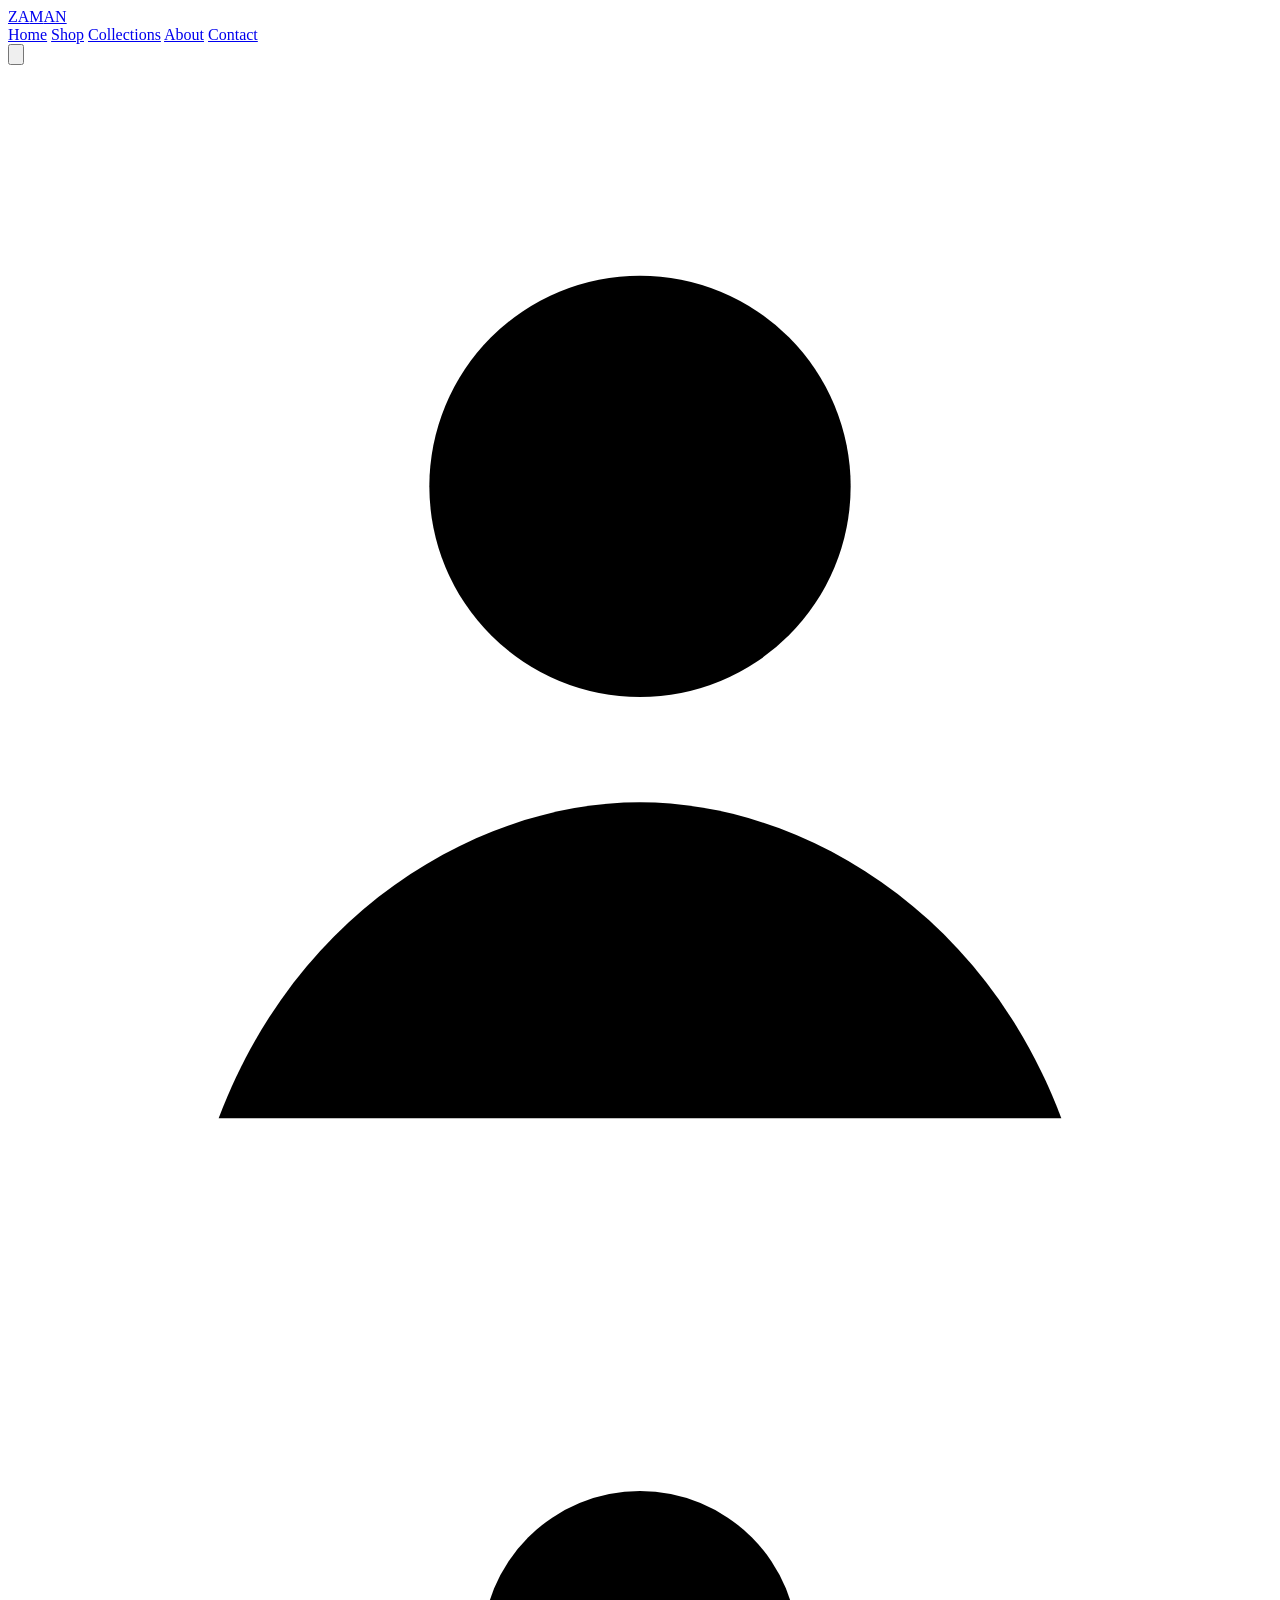
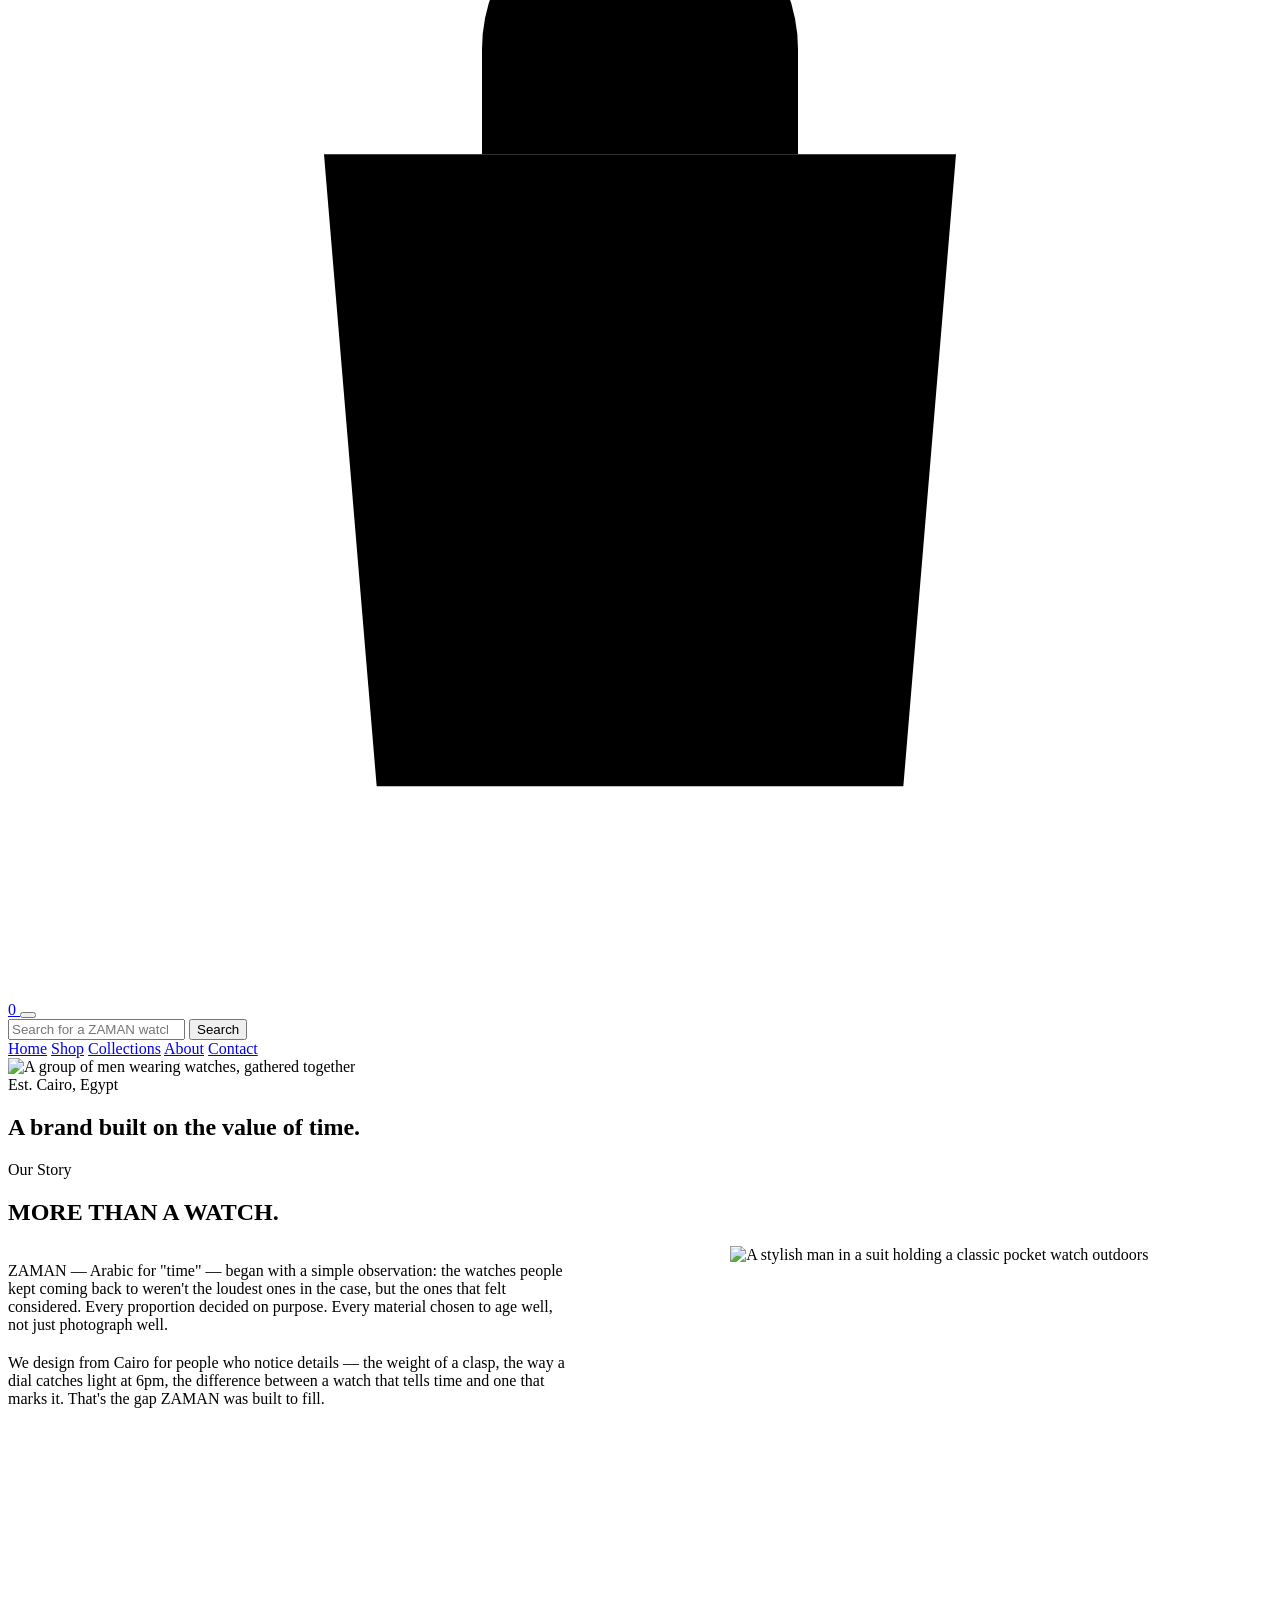
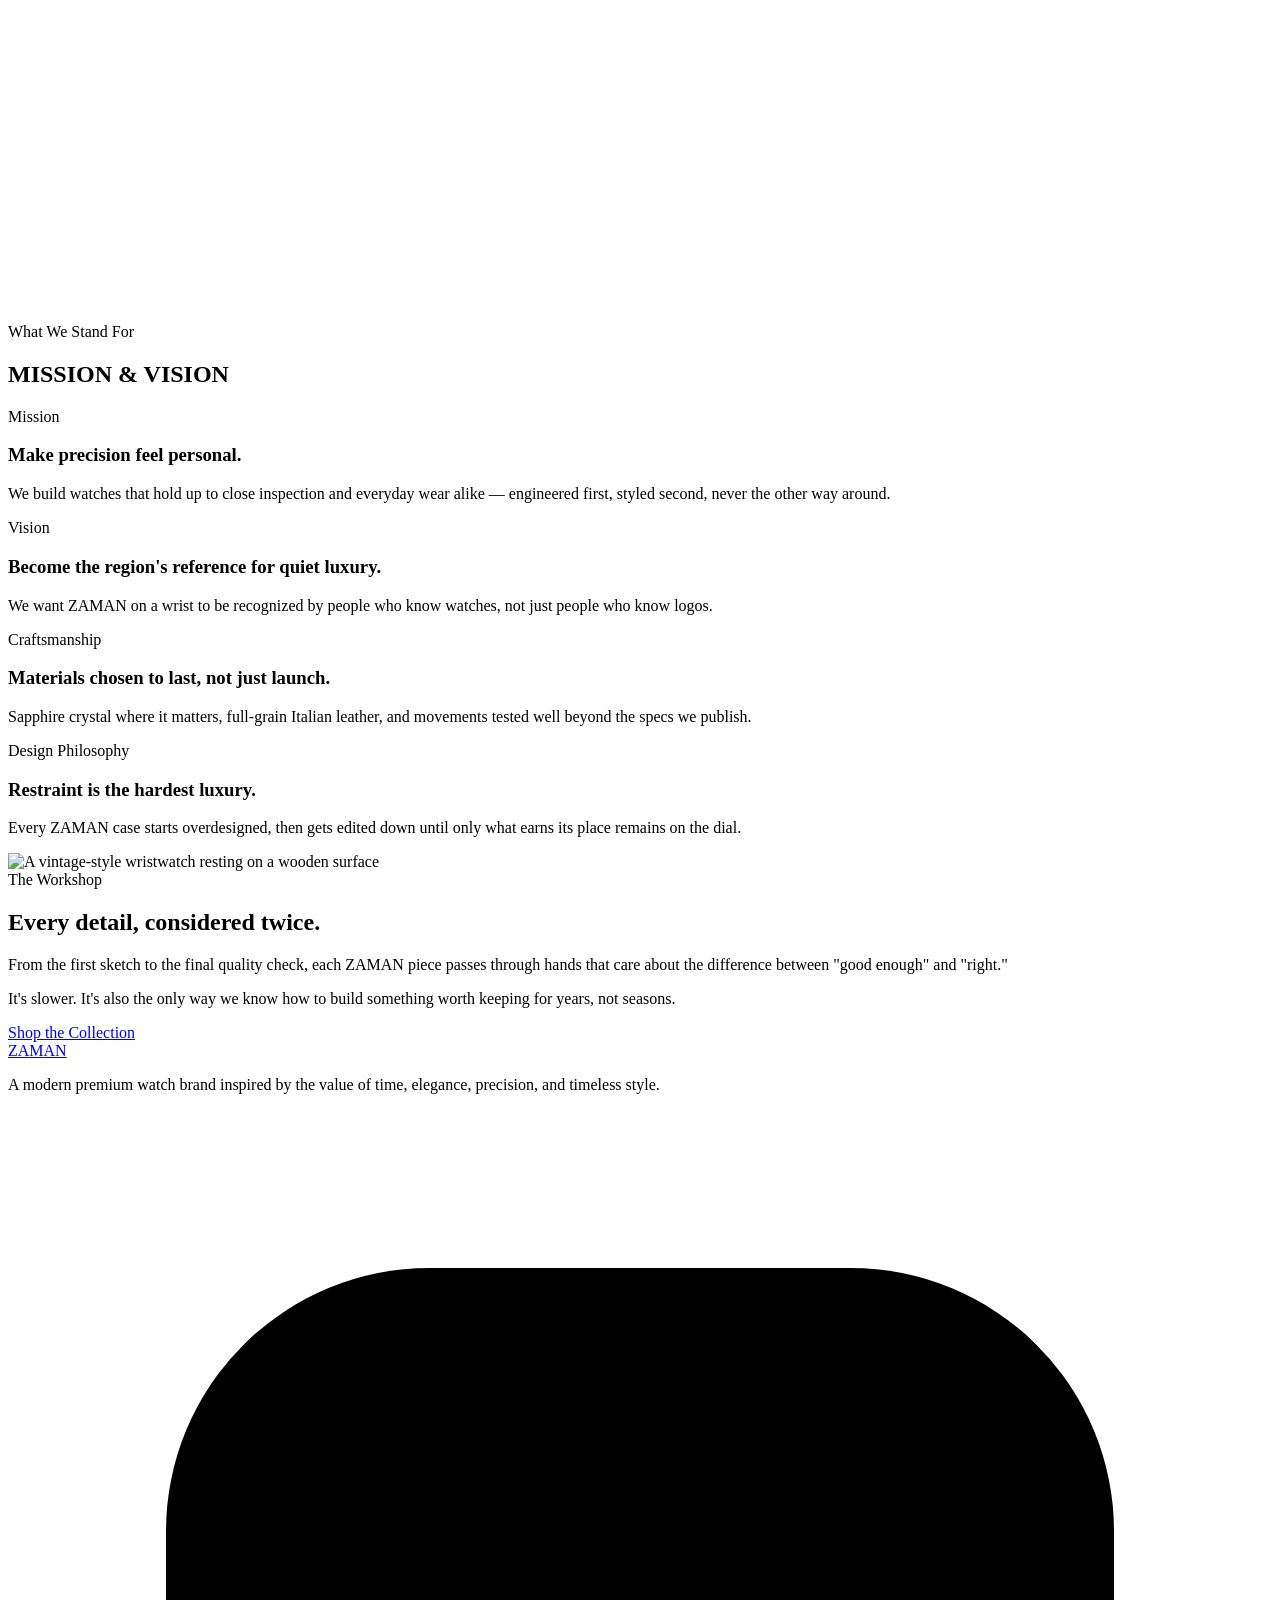
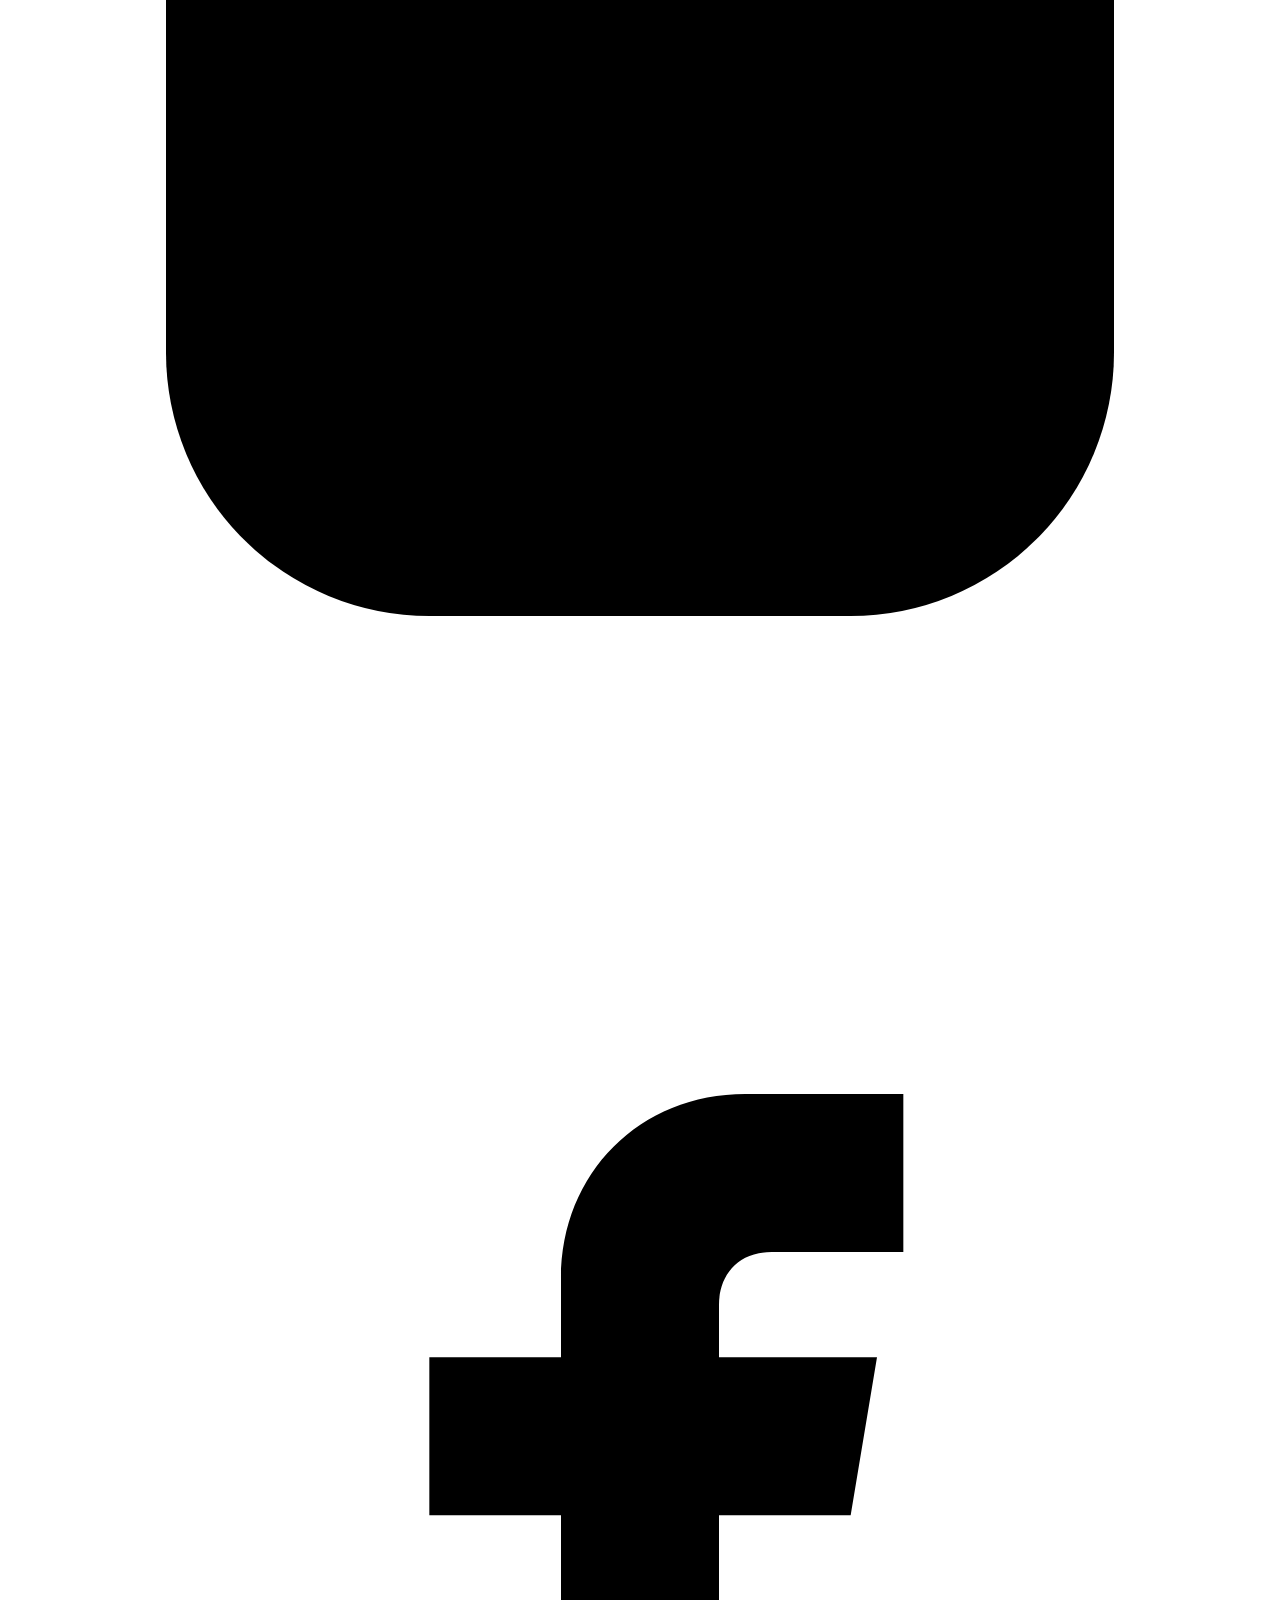
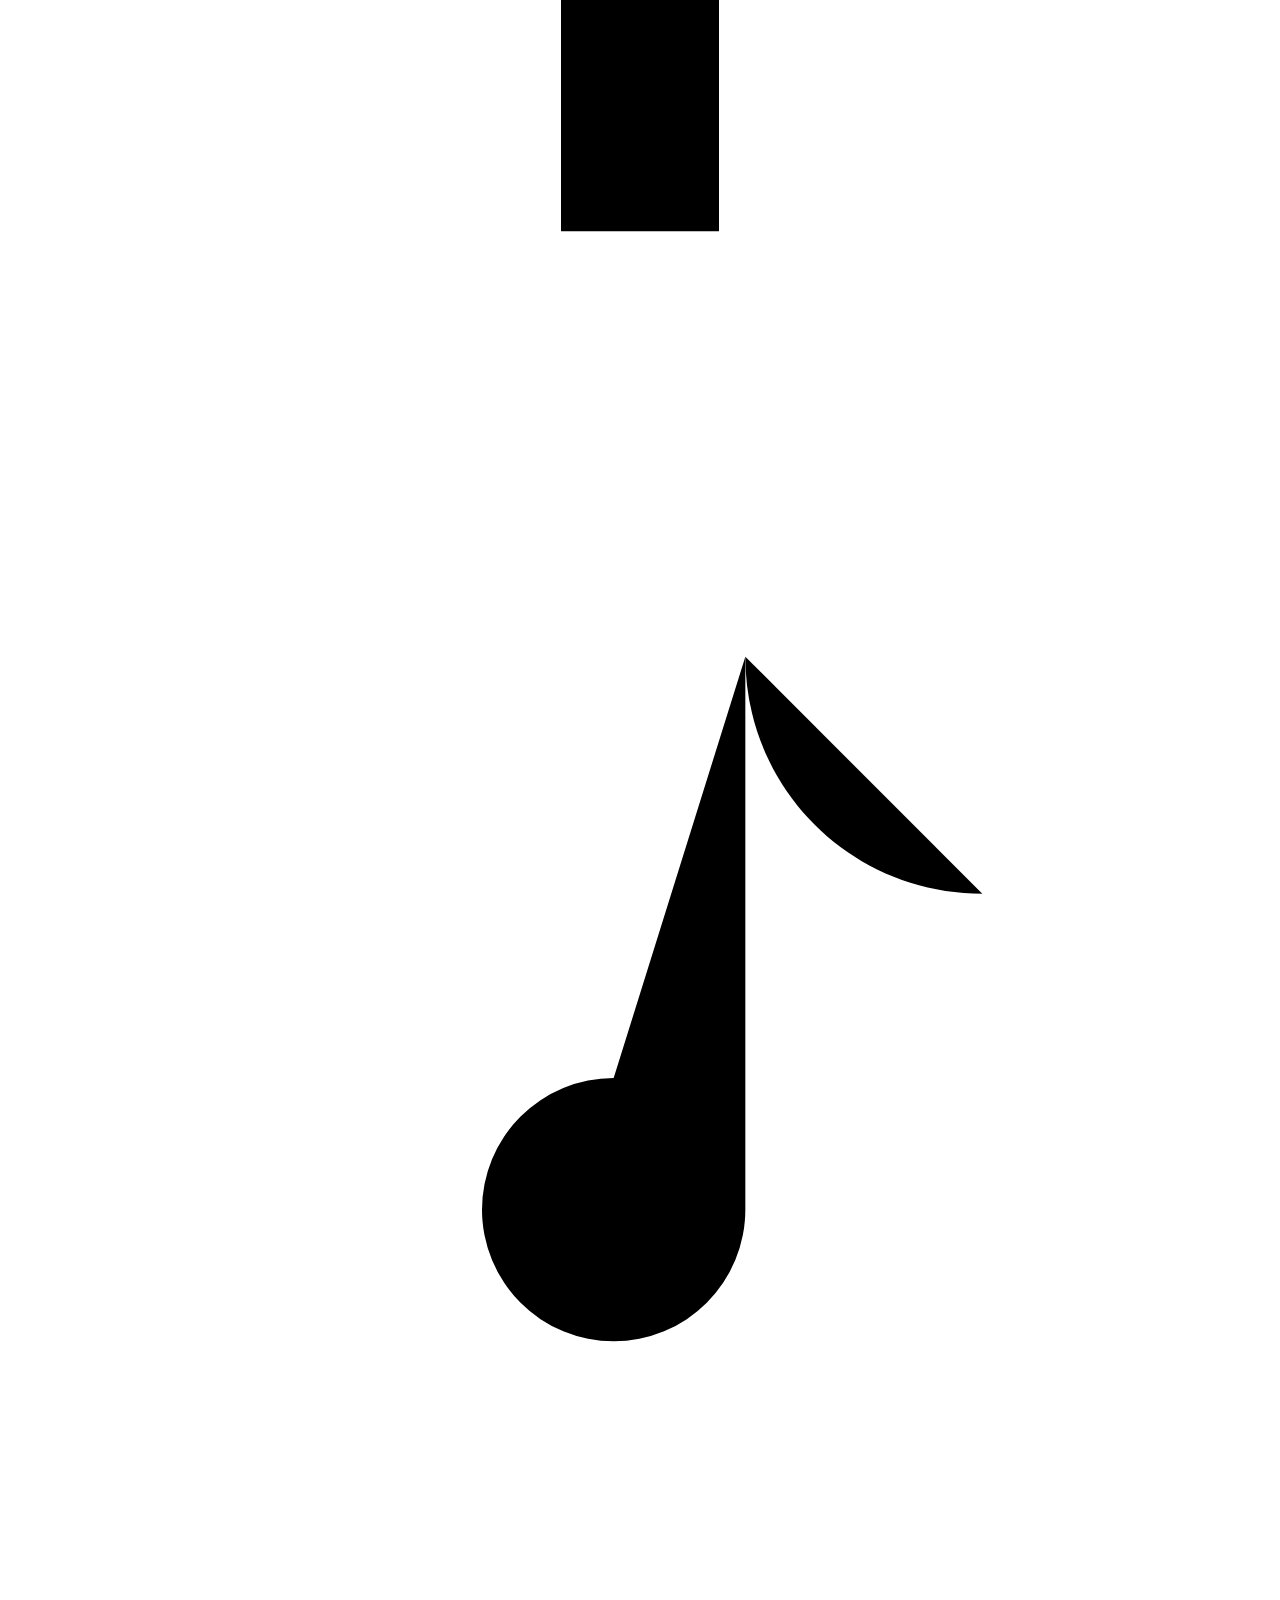
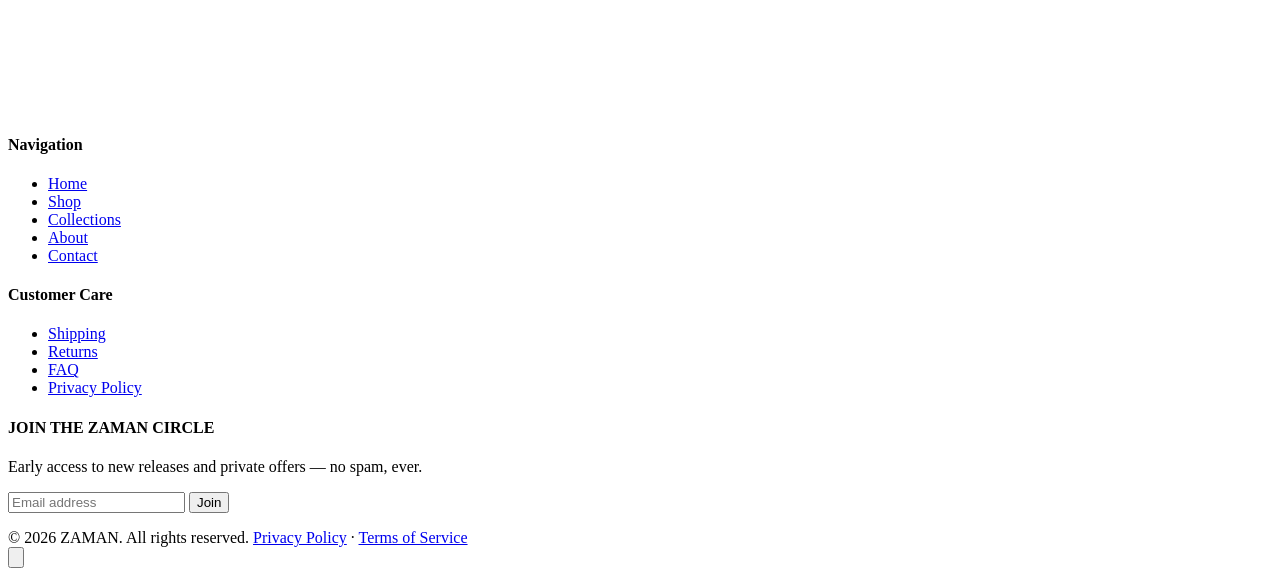
==== about.html @ 8db38ffc "Add files via upload" ====
<!DOCTYPE html>
<html lang="en">
<head>
<meta charset="UTF-8">
<meta name="viewport" content="width=device-width, initial-scale=1.0">
<title>About ZAMAN — Our Story, Craft & Philosophy</title>
<meta name="description" content="ZAMAN was built around one idea: time is the one thing we can never get back. Discover our story, craftsmanship and design philosophy.">
<link rel="icon" href="data:image/svg+xml,<svg xmlns=%22http://www.w3.org/2000/svg%22 viewBox=%220 0 100 100%22><circle cx=%2250%22 cy=%2250%22 r=%2244%22 fill=%22%230B0B0B%22 stroke=%22%23C9A45C%22 stroke-width=%224%22/><line x1=%2250%22 y1=%2250%22 x2=%2250%22 y2=%2225%22 stroke=%22%23C9A45C%22 stroke-width=%225%22 stroke-linecap=%22round%22/><line x1=%2250%22 y1=%2250%22 x2=%2268%22 y2=%2250%22 stroke=%22%23C9A45C%22 stroke-width=%225%22 stroke-linecap=%22round%22/></svg>">
<link rel="stylesheet" href="css/style.css">
<link rel="stylesheet" href="css/responsive.css">
<link rel="stylesheet" href="css/animations.css">
</head>
<body>

<header class="site-header is-solid">
  <div class="container">
    <a href="index.html" class="logo">ZA<span>M</span>AN</a>
    <nav class="main-nav" aria-label="Primary">
      <a href="index.html">Home</a>
      <a href="shop.html">Shop</a>
      <a href="shop.html#collections">Collections</a>
      <a href="about.html" class="active">About</a>
      <a href="contact.html">Contact</a>
    </nav>
    <div class="header-actions">
      <button class="icon-btn" data-search-trigger aria-label="Search">
        <svg viewBox="0 0 24 24"><circle cx="11" cy="11" r="7" stroke-width="1.5"/><path d="M21 21l-4.3-4.3" stroke-width="1.5" stroke-linecap="round"/></svg>
      </button>
      <a class="icon-btn" href="contact.html" aria-label="Account">
        <svg viewBox="0 0 24 24"><circle cx="12" cy="8" r="4" stroke-width="1.5"/><path d="M4 20c1.5-4 5-6 8-6s6.5 2 8 6" stroke-width="1.5" stroke-linecap="round"/></svg>
      </a>
      <a class="icon-btn" href="cart.html" aria-label="Shopping bag">
        <svg viewBox="0 0 24 24"><path d="M6 8h12l-1 12H7L6 8z" stroke-width="1.5" stroke-linejoin="round"/><path d="M9 8V6a3 3 0 0 1 6 0v2" stroke-width="1.5"/></svg>
        <span class="count-badge" data-cart-count>0</span>
      </a>
      <button class="hamburger" aria-label="Open menu"><span></span><span></span><span></span></button>
    </div>
  </div>
  <div id="header-search-panel" class="header-search-panel">
    <form>
      <input type="search" placeholder="Search for a ZAMAN watch…" aria-label="Search">
      <button type="submit">Search</button>
    </form>
  </div>
</header>

<nav class="mobile-nav" aria-label="Mobile">
  <a href="index.html">Home</a>
  <a href="shop.html">Shop</a>
  <a href="shop.html#collections">Collections</a>
  <a href="about.html">About</a>
  <a href="contact.html">Contact</a>
</nav>

<section class="about-hero">
  <img src="https://images.pexels.com/photos/16440585/pexels-photo-16440585.jpeg?auto=compress&cs=tinysrgb&w=1800" alt="A group of men wearing watches, gathered together">
  <div class="container">
    <span class="eyebrow">Est. Cairo, Egypt</span>
    <h1>A brand built on the value of time.</h1>
  </div>
</section>

<section>
  <div class="container">
    <div class="section-head left" style="max-width:680px;">
      <span class="eyebrow">Our Story</span>
      <h2>MORE THAN A WATCH.</h2>
      <div class="hairline"></div>
    </div>
    <div style="display:grid;grid-template-columns:1.1fr 0.9fr;gap:60px;align-items:start;" class="about-story-grid">
      <div class="reveal">
        <p style="color:var(--gray);margin-bottom:20px;max-width:560px;">ZAMAN — Arabic for "time" — began with a simple observation: the watches people kept coming back to weren't the loudest ones in the case, but the ones that felt considered. Every proportion decided on purpose. Every material chosen to age well, not just photograph well.</p>
        <p style="color:var(--gray);max-width:560px;">We design from Cairo for people who notice details — the weight of a clasp, the way a dial catches light at 6pm, the difference between a watch that tells time and one that marks it. That's the gap ZAMAN was built to fill.</p>
      </div>
      <div class="reveal" style="aspect-ratio:4/5;overflow:hidden;">
        <img src="https://images.pexels.com/photos/20025990/pexels-photo-20025990.jpeg?auto=compress&cs=tinysrgb&w=900" alt="A stylish man in a suit holding a classic pocket watch outdoors" style="width:100%;height:100%;object-fit:cover;">
      </div>
    </div>
  </div>
</section>

<section class="band-dark">
  <div class="container">
    <div class="section-head">
      <span class="eyebrow">What We Stand For</span>
      <h2>MISSION &amp; VISION</h2>
      <div class="hairline"></div>
    </div>
    <div class="pillars reveal-stagger">
      <div class="pillar stagger-item">
        <span class="eyebrow">Mission</span>
        <h3>Make precision feel personal.</h3>
        <p>We build watches that hold up to close inspection and everyday wear alike — engineered first, styled second, never the other way around.</p>
      </div>
      <div class="pillar stagger-item">
        <span class="eyebrow">Vision</span>
        <h3>Become the region's reference for quiet luxury.</h3>
        <p>We want ZAMAN on a wrist to be recognized by people who know watches, not just people who know logos.</p>
      </div>
      <div class="pillar stagger-item">
        <span class="eyebrow">Craftsmanship</span>
        <h3>Materials chosen to last, not just launch.</h3>
        <p>Sapphire crystal where it matters, full-grain Italian leather, and movements tested well beyond the specs we publish.</p>
      </div>
      <div class="pillar stagger-item">
        <span class="eyebrow">Design Philosophy</span>
        <h3>Restraint is the hardest luxury.</h3>
        <p>Every ZAMAN case starts overdesigned, then gets edited down until only what earns its place remains on the dial.</p>
      </div>
    </div>
  </div>
</section>

<section class="editorial" style="padding:0;">
  <div class="editorial-media reveal">
    <img src="https://images.pexels.com/photos/60147/pexels-photo-60147.jpeg?auto=compress&cs=tinysrgb&w=1000" alt="A vintage-style wristwatch resting on a wooden surface">
  </div>
  <div class="editorial-text reveal">
    <span class="eyebrow">The Workshop</span>
    <h2>Every detail, considered twice.</h2>
    <p>From the first sketch to the final quality check, each ZAMAN piece passes through hands that care about the difference between "good enough" and "right."</p>
    <p>It's slower. It's also the only way we know how to build something worth keeping for years, not seasons.</p>
    <a href="shop.html" class="btn btn-primary">Shop the Collection</a>
  </div>
</section>

<footer class="site-footer">
  <div class="container">
    <div class="footer-top">
      <div class="footer-brand">
        <a href="index.html" class="logo">ZA<span>M</span>AN</a>
        <p>A modern premium watch brand inspired by the value of time, elegance, precision, and timeless style.</p>
        <div class="social-row">
          <a href="#" aria-label="Instagram"><svg viewBox="0 0 24 24"><rect x="3" y="3" width="18" height="18" rx="5" stroke-width="1.4"/><circle cx="12" cy="12" r="4" stroke-width="1.4"/><circle cx="17.5" cy="6.5" r="1"/></svg></a>
          <a href="#" aria-label="Facebook"><svg viewBox="0 0 24 24"><path d="M14 9h3V6h-3c-2 0-3.5 1.5-3.5 3.5V11H8v3h2.5v6h3v-6H16l.5-3h-3v-1c0-.5.3-1 1-1z" stroke-width="1"/></svg></a>
          <a href="#" aria-label="TikTok"><svg viewBox="0 0 24 24"><path d="M14 4v10.5a2.5 2.5 0 1 1-2.5-2.5" stroke-width="1.4"/><path d="M14 4c0 2.5 2 4.5 4.5 4.5" stroke-width="1.4"/></svg></a>
        </div>
      </div>
      <div class="footer-col">
        <h4>Navigation</h4>
        <ul>
          <li><a href="index.html">Home</a></li>
          <li><a href="shop.html">Shop</a></li>
          <li><a href="shop.html#collections">Collections</a></li>
          <li><a href="about.html">About</a></li>
          <li><a href="contact.html">Contact</a></li>
        </ul>
      </div>
      <div class="footer-col">
        <h4>Customer Care</h4>
        <ul>
          <li><a href="contact.html">Shipping</a></li>
          <li><a href="contact.html">Returns</a></li>
          <li><a href="contact.html">FAQ</a></li>
          <li><a href="contact.html">Privacy Policy</a></li>
        </ul>
      </div>
      <div class="footer-col newsletter">
        <h4>JOIN THE ZAMAN CIRCLE</h4>
        <p>Early access to new releases and private offers — no spam, ever.</p>
        <form class="newsletter-form">
          <input type="email" required placeholder="Email address" aria-label="Email address">
          <button type="submit">Join</button>
        </form>
        <p class="newsletter-msg"></p>
      </div>
    </div>
    <div class="footer-bottom">
      <span>© 2026 ZAMAN. All rights reserved.</span>
      <span><a href="contact.html">Privacy Policy</a> · <a href="contact.html">Terms of Service</a></span>
    </div>
  </div>
</footer>

<button class="back-to-top" aria-label="Back to top">
  <svg viewBox="0 0 24 24"><path d="M12 19V5M5 12l7-7 7 7" stroke-width="1.8" stroke-linecap="round" stroke-linejoin="round"/></svg>
</button>

<div class="toast" id="zaman-toast">
  <span class="toast-icon"></span>
  <span class="toast-msg"></span>
</div>

<script src="js/products.js"></script>
<script src="js/cart.js"></script>
<script src="js/main.js"></script>
</body>
</html>
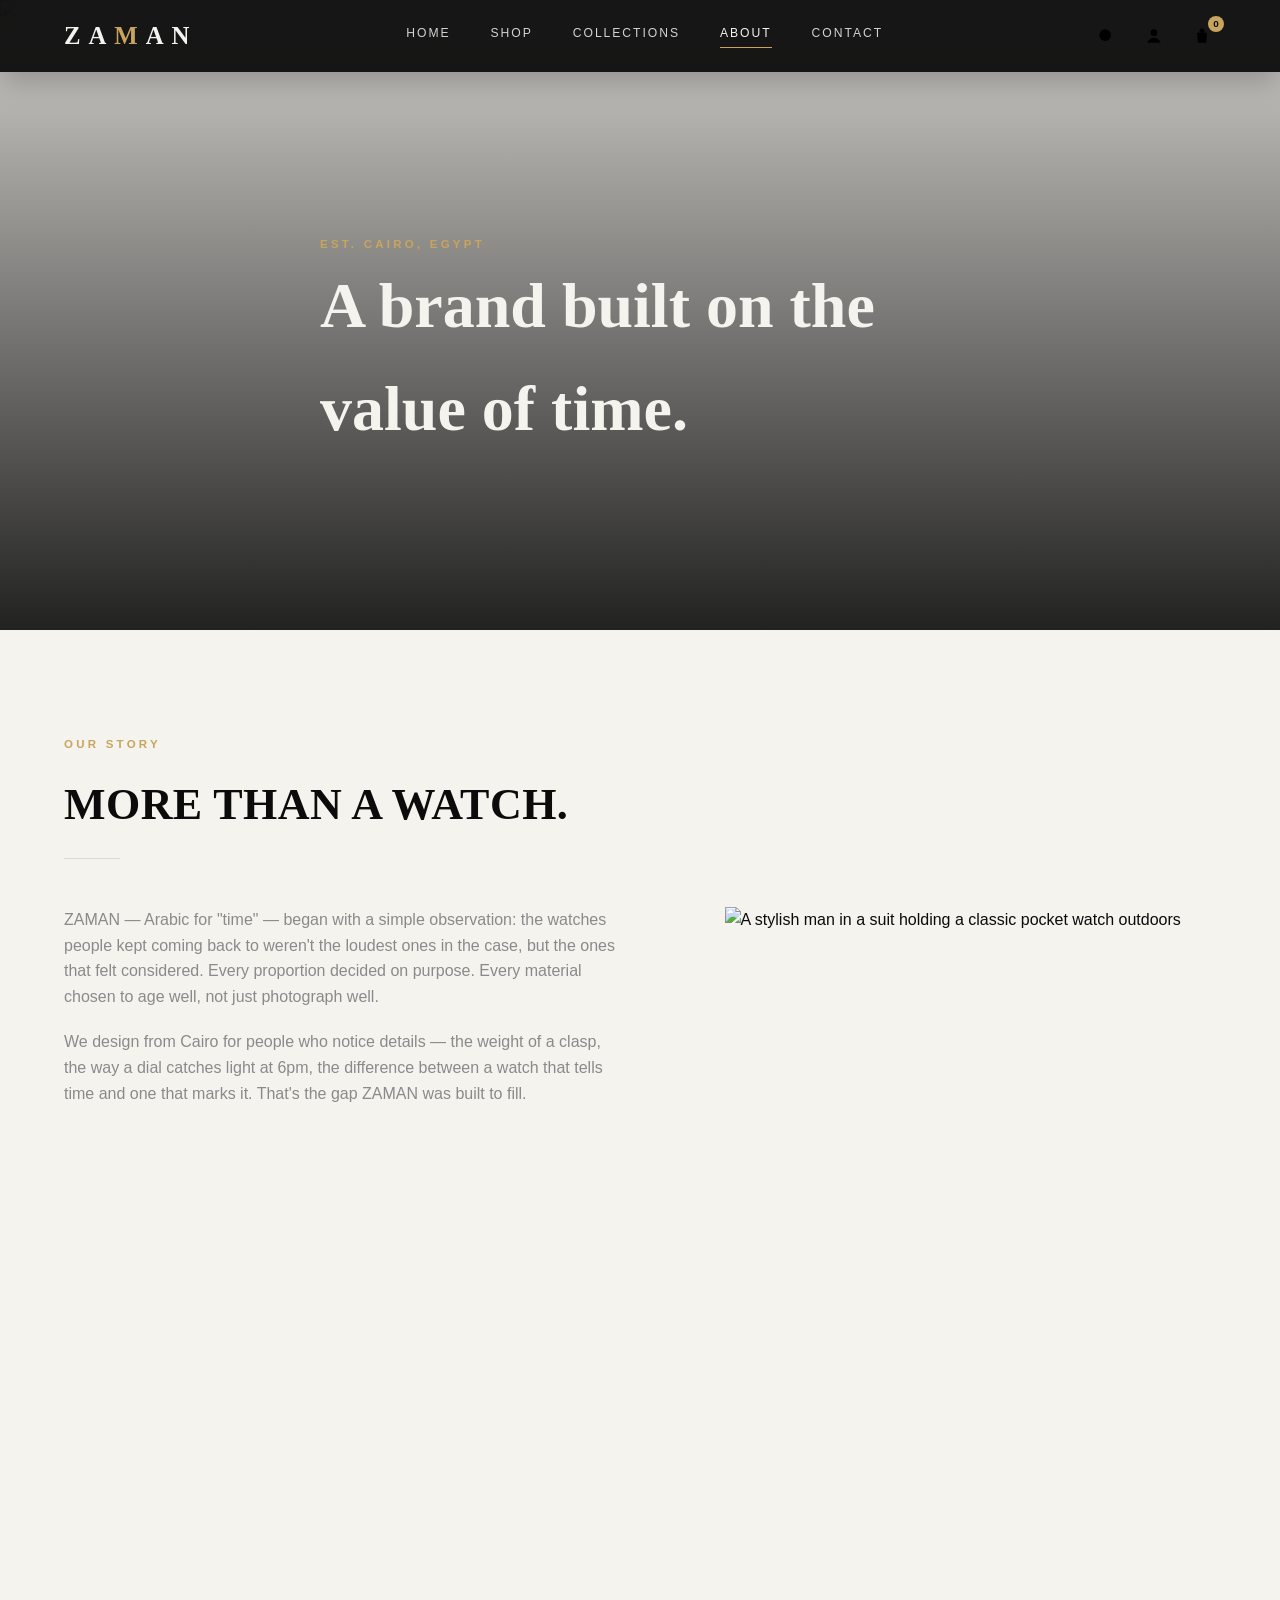
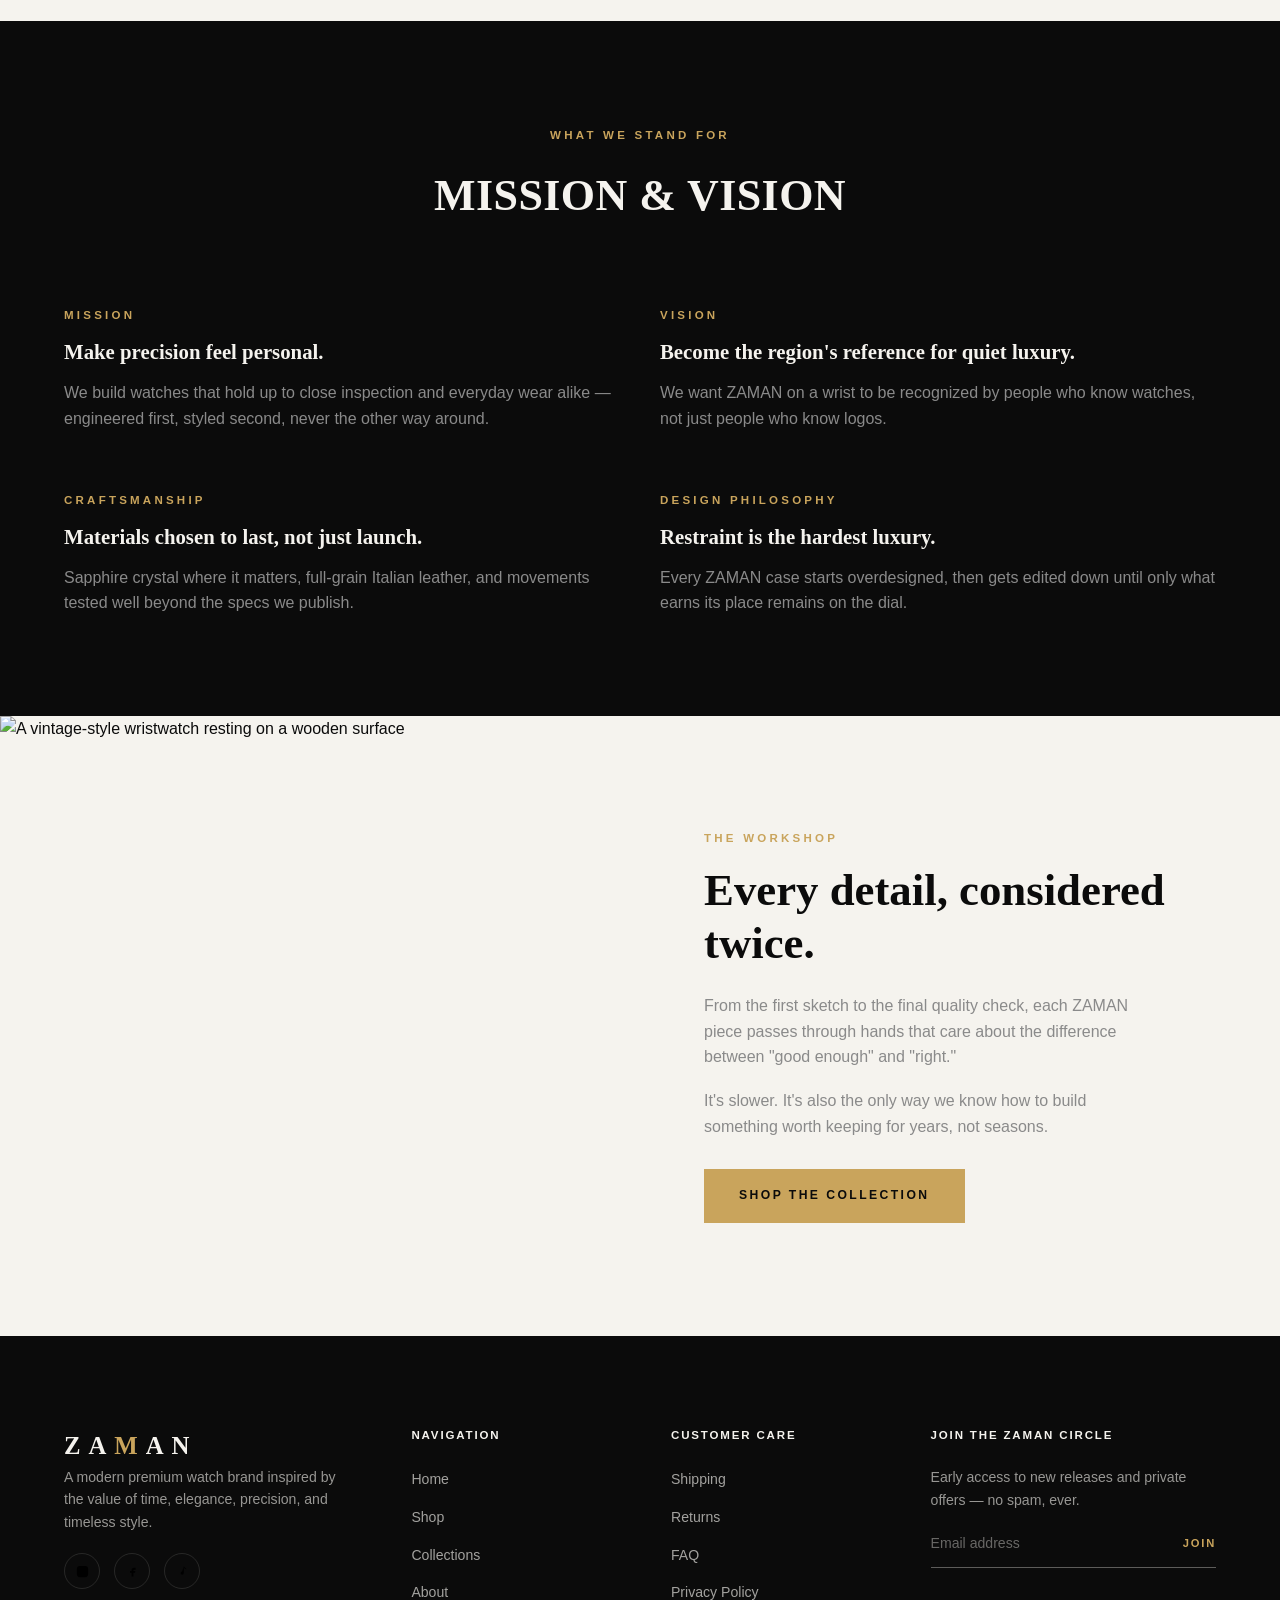
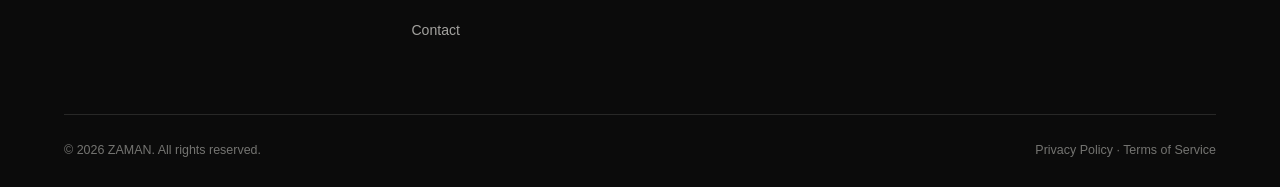
==== commit 7c069377: "Update about.html" ====
--- a/about.html
+++ b/about.html
@@ -6,7 +6,7 @@
 <title>About ZAMAN — Our Story, Craft & Philosophy</title>
 <meta name="description" content="ZAMAN was built around one idea: time is the one thing we can never get back. Discover our story, craftsmanship and design philosophy.">
 <link rel="icon" href="data:image/svg+xml,<svg xmlns=%22http://www.w3.org/2000/svg%22 viewBox=%220 0 100 100%22><circle cx=%2250%22 cy=%2250%22 r=%2244%22 fill=%22%230B0B0B%22 stroke=%22%23C9A45C%22 stroke-width=%224%22/><line x1=%2250%22 y1=%2250%22 x2=%2250%22 y2=%2225%22 stroke=%22%23C9A45C%22 stroke-width=%225%22 stroke-linecap=%22round%22/><line x1=%2250%22 y1=%2250%22 x2=%2268%22 y2=%2250%22 stroke=%22%23C9A45C%22 stroke-width=%225%22 stroke-linecap=%22round%22/></svg>">
-<link rel="stylesheet" href="css/style.css">
+<link rel="stylesheet" href="style.css">
 <link rel="stylesheet" href="css/responsive.css">
 <link rel="stylesheet" href="css/animations.css">
 </head>
--- a/style.css
+++ b/style.css
@@ -0,0 +1,1772 @@
+/* ==============================================================
+   ZAMAN — Core Stylesheet
+   A modern premium watch brand: black, off-white, charcoal, gold.
+   ============================================================== */
+
+@import url("https://fonts.googleapis.com/css2?family=Playfair+Display:ital,wght@0,400;0,500;0,600;0,700;1,400&family=Montserrat:wght@300;400;500;600;700&display=swap");
+
+:root {
+  --black: #0b0b0b;
+  --charcoal: #151515;
+  --charcoal-2: #1c1c1c;
+  --off-white: #f5f3ee;
+  --gold: #c9a45c;
+  --light-gold: #d8bc7a;
+  --gray: #8a8a8a;
+  --gray-line: rgba(245, 243, 238, 0.12);
+  --gray-line-dark: rgba(11, 11, 11, 0.1);
+
+  --font-display: "Playfair Display", "Times New Roman", serif;
+  --font-body: "Montserrat", "Helvetica Neue", Arial, sans-serif;
+
+  --container: 1280px;
+  --gutter: clamp(20px, 5vw, 64px);
+
+  --ease: cubic-bezier(0.4, 0, 0.2, 1);
+}
+
+/* ---------- Reset ---------- */
+*,
+*::before,
+*::after {
+  box-sizing: border-box;
+  margin: 0;
+  padding: 0;
+}
+
+html {
+  scroll-behavior: smooth;
+}
+
+@media (prefers-reduced-motion: reduce) {
+  html {
+    scroll-behavior: auto;
+  }
+  *,
+  *::before,
+  *::after {
+    animation-duration: 0.001ms !important;
+    animation-iteration-count: 1 !important;
+    transition-duration: 0.001ms !important;
+  }
+}
+
+body {
+  font-family: var(--font-body);
+  background: var(--off-white);
+  color: var(--black);
+  line-height: 1.6;
+  -webkit-font-smoothing: antialiased;
+  overflow-x: hidden;
+}
+
+img {
+  max-width: 100%;
+  display: block;
+}
+
+a {
+  color: inherit;
+  text-decoration: none;
+}
+
+ul {
+  list-style: none;
+}
+
+button {
+  font-family: inherit;
+  cursor: pointer;
+  border: none;
+  background: none;
+}
+
+input,
+textarea,
+select {
+  font-family: inherit;
+  font-size: inherit;
+}
+
+:focus-visible {
+  outline: 2px solid var(--gold);
+  outline-offset: 3px;
+}
+
+.container {
+  max-width: var(--container);
+  margin: 0 auto;
+  padding: 0 var(--gutter);
+}
+
+.eyebrow {
+  font-family: var(--font-body);
+  font-size: 0.72rem;
+  letter-spacing: 0.28em;
+  text-transform: uppercase;
+  color: var(--gold);
+  font-weight: 600;
+}
+
+.section-head {
+  text-align: center;
+  max-width: 640px;
+  margin: 0 auto 56px;
+}
+
+.section-head h2 {
+  font-family: var(--font-display);
+  font-size: clamp(2rem, 4vw, 2.75rem);
+  font-weight: 600;
+  letter-spacing: 0.01em;
+  margin: 14px 0 12px;
+}
+
+.section-head p {
+  color: var(--gray);
+  font-size: 1rem;
+}
+
+.section-head.left {
+  text-align: left;
+  margin: 0 0 48px;
+}
+
+/* Signature motif: a thin gold "sweeping hand" hairline used as the
+   recurring section divider across the site — a nod to a watch hand
+   sweeping past twelve. */
+.hairline {
+  position: relative;
+  width: 56px;
+  height: 1px;
+  background: var(--gray-line-dark);
+  margin: 18px auto 0;
+  overflow: hidden;
+}
+.hairline::after {
+  content: "";
+  position: absolute;
+  left: -40%;
+  top: 0;
+  width: 40%;
+  height: 100%;
+  background: var(--gold);
+  animation: sweep 3.2s var(--ease) infinite;
+}
+.section-head.left .hairline {
+  margin-left: 0;
+}
+@keyframes sweep {
+  0% {
+    left: -40%;
+  }
+  50% {
+    left: 100%;
+  }
+  100% {
+    left: 100%;
+  }
+}
+
+.btn {
+  display: inline-flex;
+  align-items: center;
+  justify-content: center;
+  gap: 10px;
+  padding: 16px 34px;
+  font-size: 0.76rem;
+  letter-spacing: 0.2em;
+  text-transform: uppercase;
+  font-weight: 600;
+  border: 1px solid transparent;
+  transition: background 0.35s var(--ease), color 0.35s var(--ease), border-color 0.35s var(--ease);
+  white-space: nowrap;
+}
+
+.btn-primary {
+  background: var(--gold);
+  color: var(--black);
+  border-color: var(--gold);
+}
+.btn-primary:hover {
+  background: var(--light-gold);
+  border-color: var(--light-gold);
+}
+
+.btn-outline-light {
+  background: transparent;
+  color: var(--off-white);
+  border-color: rgba(245, 243, 238, 0.55);
+}
+.btn-outline-light:hover {
+  background: var(--off-white);
+  color: var(--black);
+  border-color: var(--off-white);
+}
+
+.btn-outline-dark {
+  background: transparent;
+  color: var(--black);
+  border-color: rgba(11, 11, 11, 0.35);
+}
+.btn-outline-dark:hover {
+  background: var(--black);
+  color: var(--off-white);
+  border-color: var(--black);
+}
+
+.btn-block {
+  width: 100%;
+}
+
+.btn[disabled] {
+  opacity: 0.4;
+  cursor: not-allowed;
+}
+
+/* ---------- Header ---------- */
+.site-header {
+  position: fixed;
+  top: 0;
+  left: 0;
+  right: 0;
+  z-index: 500;
+  padding: 26px 0;
+  transition: background 0.4s var(--ease), padding 0.4s var(--ease), box-shadow 0.4s var(--ease);
+}
+
+.site-header .container {
+  display: flex;
+  align-items: center;
+  justify-content: space-between;
+  gap: 24px;
+}
+
+.site-header.is-scrolled,
+.site-header.is-solid {
+  background: rgba(11, 11, 11, 0.94);
+  backdrop-filter: blur(10px);
+  padding: 16px 0;
+  box-shadow: 0 8px 30px rgba(0, 0, 0, 0.25);
+}
+
+.logo {
+  font-family: var(--font-display);
+  font-size: 1.55rem;
+  letter-spacing: 0.32em;
+  color: var(--off-white);
+  font-weight: 600;
+}
+.logo span {
+  color: var(--gold);
+}
+
+.main-nav {
+  display: flex;
+  gap: 40px;
+}
+
+.main-nav a {
+  font-size: 0.76rem;
+  letter-spacing: 0.16em;
+  text-transform: uppercase;
+  color: var(--off-white);
+  opacity: 0.85;
+  position: relative;
+  padding-bottom: 4px;
+  transition: opacity 0.3s var(--ease);
+}
+
+.main-nav a::after {
+  content: "";
+  position: absolute;
+  left: 0;
+  bottom: 0;
+  width: 0;
+  height: 1px;
+  background: var(--gold);
+  transition: width 0.3s var(--ease);
+}
+
+.main-nav a:hover,
+.main-nav a.active {
+  opacity: 1;
+}
+.main-nav a:hover::after,
+.main-nav a.active::after {
+  width: 100%;
+}
+
+.header-actions {
+  display: flex;
+  align-items: center;
+  gap: 20px;
+}
+
+.icon-btn {
+  position: relative;
+  color: var(--off-white);
+  display: inline-flex;
+  padding: 4px;
+  transition: color 0.3s var(--ease), transform 0.3s var(--ease);
+}
+.icon-btn:hover {
+  color: var(--gold);
+  transform: translateY(-1px);
+}
+.icon-btn svg {
+  width: 20px;
+  height: 20px;
+}
+
+.count-badge {
+  position: absolute;
+  top: -6px;
+  right: -8px;
+  background: var(--gold);
+  color: var(--black);
+  font-size: 0.62rem;
+  font-weight: 700;
+  min-width: 16px;
+  height: 16px;
+  border-radius: 50%;
+  display: flex;
+  align-items: center;
+  justify-content: center;
+  padding: 0 3px;
+}
+
+.hamburger {
+  display: none;
+  flex-direction: column;
+  gap: 5px;
+  color: var(--off-white);
+  padding: 6px;
+}
+.hamburger span {
+  width: 22px;
+  height: 1px;
+  background: currentColor;
+  transition: transform 0.3s var(--ease), opacity 0.3s var(--ease);
+}
+.hamburger.is-open span:nth-child(1) {
+  transform: translateY(6px) rotate(45deg);
+}
+.hamburger.is-open span:nth-child(2) {
+  opacity: 0;
+}
+.hamburger.is-open span:nth-child(3) {
+  transform: translateY(-6px) rotate(-45deg);
+}
+
+.mobile-nav {
+  position: fixed;
+  inset: 0;
+  background: var(--black);
+  z-index: 480;
+  display: flex;
+  flex-direction: column;
+  align-items: center;
+  justify-content: center;
+  gap: 32px;
+  transform: translateY(-100%);
+  transition: transform 0.45s var(--ease);
+}
+.mobile-nav.is-open {
+  transform: translateY(0);
+}
+.mobile-nav a {
+  font-family: var(--font-display);
+  font-size: 1.6rem;
+  color: var(--off-white);
+  letter-spacing: 0.04em;
+}
+.mobile-nav a:hover {
+  color: var(--gold);
+}
+
+.header-search-panel {
+  max-height: 0;
+  overflow: hidden;
+  background: rgba(11, 11, 11, 0.97);
+  transition: max-height 0.35s var(--ease);
+}
+.header-search-panel.is-open {
+  max-height: 100px;
+}
+.header-search-panel form {
+  max-width: var(--container);
+  margin: 0 auto;
+  padding: 20px var(--gutter);
+  display: flex;
+  gap: 14px;
+  align-items: center;
+}
+.header-search-panel input {
+  flex: 1;
+  background: transparent;
+  border: none;
+  border-bottom: 1px solid rgba(245, 243, 238, 0.35);
+  color: var(--off-white);
+  font-size: 1rem;
+  padding: 8px 0;
+}
+.header-search-panel input::placeholder {
+  color: rgba(245, 243, 238, 0.4);
+}
+.header-search-panel button {
+  color: var(--gold);
+  font-size: 0.72rem;
+  letter-spacing: 0.16em;
+  text-transform: uppercase;
+  font-weight: 600;
+}
+
+/* ---------- Page header (non-home pages) ---------- */
+.page-banner {
+  background: var(--black);
+  color: var(--off-white);
+  padding: 190px 0 90px;
+  text-align: center;
+  position: relative;
+}
+.page-banner .eyebrow {
+  display: block;
+  margin-bottom: 14px;
+}
+.page-banner h1 {
+  font-family: var(--font-display);
+  font-size: clamp(2.4rem, 5vw, 3.6rem);
+  font-weight: 600;
+}
+.page-banner .crumb {
+  margin-top: 16px;
+  color: var(--gray);
+  font-size: 0.82rem;
+  letter-spacing: 0.05em;
+}
+.page-banner .crumb a {
+  color: var(--gray);
+}
+.page-banner .crumb a:hover {
+  color: var(--gold);
+}
+
+/* ---------- Hero (home) ---------- */
+.hero {
+  position: relative;
+  height: 100vh;
+  min-height: 560px;
+  display: flex;
+  align-items: center;
+  color: var(--off-white);
+  overflow: hidden;
+}
+.hero-media {
+  position: absolute;
+  inset: 0;
+  z-index: -1;
+}
+.hero-media img {
+  width: 100%;
+  height: 100%;
+  object-fit: cover;
+  object-position: center 30%;
+  transform: scale(1.06);
+  animation: hero-zoom 16s var(--ease) forwards;
+}
+@keyframes hero-zoom {
+  to {
+    transform: scale(1);
+  }
+}
+.hero-media::after {
+  content: "";
+  position: absolute;
+  inset: 0;
+  background: linear-gradient(
+    180deg,
+    rgba(11, 11, 11, 0.55) 0%,
+    rgba(11, 11, 11, 0.35) 40%,
+    rgba(11, 11, 11, 0.85) 100%
+  );
+}
+
+.hero-content {
+  max-width: 640px;
+}
+.hero-content .eyebrow {
+  opacity: 0;
+  animation: rise 0.9s var(--ease) 0.2s forwards;
+}
+.hero-content h1 {
+  font-family: var(--font-display);
+  font-size: clamp(2.6rem, 6.5vw, 4.6rem);
+  line-height: 1.05;
+  font-weight: 600;
+  margin: 18px 0 20px;
+  opacity: 0;
+  animation: rise 0.9s var(--ease) 0.4s forwards;
+}
+.hero-content p {
+  font-size: 1.05rem;
+  color: rgba(245, 243, 238, 0.82);
+  max-width: 460px;
+  margin-bottom: 34px;
+  opacity: 0;
+  animation: rise 0.9s var(--ease) 0.6s forwards;
+}
+.hero-actions {
+  display: flex;
+  gap: 18px;
+  flex-wrap: wrap;
+  opacity: 0;
+  animation: rise 0.9s var(--ease) 0.8s forwards;
+}
+
+@keyframes rise {
+  from {
+    opacity: 0;
+    transform: translateY(18px);
+  }
+  to {
+    opacity: 1;
+    transform: translateY(0);
+  }
+}
+
+.hero-scroll {
+  position: absolute;
+  bottom: 34px;
+  left: 50%;
+  transform: translateX(-50%);
+  display: flex;
+  flex-direction: column;
+  align-items: center;
+  gap: 8px;
+  color: rgba(245, 243, 238, 0.7);
+  font-size: 0.65rem;
+  letter-spacing: 0.25em;
+  text-transform: uppercase;
+}
+.hero-scroll .line {
+  width: 1px;
+  height: 40px;
+  background: rgba(245, 243, 238, 0.4);
+  position: relative;
+  overflow: hidden;
+}
+.hero-scroll .line::after {
+  content: "";
+  position: absolute;
+  top: -100%;
+  left: 0;
+  width: 100%;
+  height: 100%;
+  background: var(--gold);
+  animation: scroll-line 2.2s var(--ease) infinite;
+}
+@keyframes scroll-line {
+  0% {
+    top: -100%;
+  }
+  60% {
+    top: 100%;
+  }
+  100% {
+    top: 100%;
+  }
+}
+
+/* ---------- Product cards ---------- */
+.product-grid {
+  display: grid;
+  grid-template-columns: repeat(4, 1fr);
+  gap: 28px;
+}
+
+.product-card {
+  background: #fff;
+  position: relative;
+  display: flex;
+  flex-direction: column;
+}
+
+.product-media {
+  position: relative;
+  aspect-ratio: 4 / 5;
+  overflow: hidden;
+  background: var(--charcoal);
+}
+.product-media img {
+  width: 100%;
+  height: 100%;
+  object-fit: cover;
+  transition: transform 0.6s var(--ease);
+}
+.product-card:hover .product-media img {
+  transform: scale(1.07);
+}
+
+.product-tag {
+  position: absolute;
+  top: 14px;
+  left: 14px;
+  background: var(--gold);
+  color: var(--black);
+  font-size: 0.62rem;
+  letter-spacing: 0.14em;
+  text-transform: uppercase;
+  font-weight: 700;
+  padding: 5px 10px;
+}
+.product-tag.sale {
+  background: var(--black);
+  color: var(--off-white);
+}
+
+.wishlist-toggle {
+  position: absolute;
+  top: 10px;
+  right: 10px;
+  width: 36px;
+  height: 36px;
+  border-radius: 50%;
+  background: rgba(245, 243, 238, 0.92);
+  display: flex;
+  align-items: center;
+  justify-content: center;
+  transition: background 0.3s var(--ease), transform 0.25s var(--ease);
+  z-index: 2;
+}
+.wishlist-toggle:hover {
+  transform: scale(1.08);
+}
+.wishlist-toggle svg {
+  width: 17px;
+  height: 17px;
+  stroke: var(--black);
+  fill: none;
+  transition: fill 0.25s var(--ease), stroke 0.25s var(--ease);
+}
+.wishlist-toggle.is-active svg {
+  fill: var(--gold);
+  stroke: var(--gold);
+}
+
+.quick-view {
+  position: absolute;
+  left: 0;
+  right: 0;
+  bottom: 0;
+  padding: 12px;
+  background: rgba(11, 11, 11, 0.88);
+  color: var(--off-white);
+  text-align: center;
+  font-size: 0.7rem;
+  letter-spacing: 0.16em;
+  text-transform: uppercase;
+  transform: translateY(100%);
+  transition: transform 0.35s var(--ease);
+}
+.product-card:hover .quick-view {
+  transform: translateY(0);
+}
+
+.product-info {
+  padding: 20px 4px 4px;
+  flex: 1;
+  display: flex;
+  flex-direction: column;
+}
+
+.product-category {
+  font-size: 0.68rem;
+  letter-spacing: 0.14em;
+  text-transform: uppercase;
+  color: var(--gold);
+  margin-bottom: 6px;
+}
+
+.product-info h3 {
+  font-family: var(--font-display);
+  font-size: 1.18rem;
+  font-weight: 600;
+  margin-bottom: 6px;
+}
+.product-info h3 a:hover {
+  color: var(--gold);
+}
+
+.product-desc {
+  color: var(--gray);
+  font-size: 0.86rem;
+  margin-bottom: 10px;
+  flex: 1;
+}
+
+.rating {
+  display: flex;
+  align-items: center;
+  gap: 6px;
+  margin-bottom: 10px;
+  font-size: 0.78rem;
+  color: var(--gray);
+}
+.rating .stars {
+  color: var(--gold);
+  letter-spacing: 1px;
+}
+
+.price-row {
+  display: flex;
+  align-items: baseline;
+  gap: 10px;
+  margin-bottom: 14px;
+}
+.price {
+  font-family: var(--font-display);
+  font-size: 1.15rem;
+  font-weight: 600;
+}
+.price-old {
+  font-size: 0.85rem;
+  color: var(--gray);
+  text-decoration: line-through;
+}
+
+.add-cart-btn {
+  width: 100%;
+  padding: 13px;
+  background: var(--black);
+  color: var(--off-white);
+  font-size: 0.7rem;
+  letter-spacing: 0.18em;
+  text-transform: uppercase;
+  font-weight: 600;
+  transition: background 0.3s var(--ease);
+}
+.add-cart-btn:hover {
+  background: var(--gold);
+  color: var(--black);
+}
+.add-cart-btn.is-added {
+  background: var(--gold);
+  color: var(--black);
+}
+
+/* ---------- Collections ---------- */
+.collections-grid {
+  display: grid;
+  grid-template-columns: repeat(3, 1fr);
+  gap: 4px;
+}
+.collection-card {
+  position: relative;
+  height: 520px;
+  overflow: hidden;
+  color: var(--off-white);
+  display: flex;
+  align-items: flex-end;
+  padding: 36px;
+}
+.collection-card img {
+  position: absolute;
+  inset: 0;
+  width: 100%;
+  height: 100%;
+  object-fit: cover;
+  transition: transform 0.7s var(--ease);
+  z-index: -2;
+}
+.collection-card::after {
+  content: "";
+  position: absolute;
+  inset: 0;
+  background: linear-gradient(180deg, rgba(11, 11, 11, 0.1) 30%, rgba(11, 11, 11, 0.92) 100%);
+  z-index: -1;
+}
+.collection-card:hover img {
+  transform: scale(1.08);
+}
+.collection-card .num {
+  position: absolute;
+  top: 30px;
+  right: 32px;
+  font-family: var(--font-display);
+  font-size: 0.85rem;
+  color: rgba(245, 243, 238, 0.6);
+  letter-spacing: 0.1em;
+}
+.collection-card h3 {
+  font-family: var(--font-display);
+  font-size: 1.9rem;
+  margin-bottom: 8px;
+}
+.collection-card p {
+  color: rgba(245, 243, 238, 0.78);
+  font-size: 0.92rem;
+  max-width: 280px;
+  margin-bottom: 14px;
+}
+.collection-card .cta {
+  font-size: 0.7rem;
+  letter-spacing: 0.18em;
+  text-transform: uppercase;
+  color: var(--gold);
+  display: inline-flex;
+  align-items: center;
+  gap: 8px;
+}
+
+/* ---------- Why ZAMAN ---------- */
+.values-grid {
+  display: grid;
+  grid-template-columns: repeat(4, 1fr);
+  gap: 40px;
+}
+.value-item {
+  text-align: center;
+}
+.value-item .icon {
+  width: 52px;
+  height: 52px;
+  margin: 0 auto 20px;
+  color: var(--gold);
+}
+.value-item .icon svg {
+  width: 100%;
+  height: 100%;
+  stroke: currentColor;
+  fill: none;
+  stroke-width: 1;
+}
+.value-item h3 {
+  font-family: var(--font-display);
+  font-size: 1.1rem;
+  margin-bottom: 10px;
+  letter-spacing: 0.03em;
+}
+.value-item p {
+  color: var(--gray);
+  font-size: 0.9rem;
+}
+
+/* ---------- Brand story / editorial ---------- */
+.editorial {
+  display: grid;
+  grid-template-columns: 1fr 1fr;
+  align-items: center;
+  gap: 0;
+}
+.editorial-media {
+  height: 620px;
+  overflow: hidden;
+}
+.editorial-media img {
+  width: 100%;
+  height: 100%;
+  object-fit: cover;
+}
+.editorial-text {
+  padding: 0 var(--gutter);
+}
+.editorial-text .eyebrow {
+  display: block;
+  margin-bottom: 16px;
+}
+.editorial-text h2 {
+  font-family: var(--font-display);
+  font-size: clamp(2rem, 3.6vw, 2.8rem);
+  font-weight: 600;
+  margin-bottom: 22px;
+  line-height: 1.2;
+}
+.editorial-text p {
+  color: var(--gray);
+  margin-bottom: 18px;
+  max-width: 460px;
+}
+.editorial-text .btn {
+  margin-top: 12px;
+}
+
+/* ---------- Sections / bands ---------- */
+section {
+  padding: 100px 0;
+}
+.band-dark {
+  background: var(--black);
+  color: var(--off-white);
+}
+.band-dark .section-head p {
+  color: rgba(245, 243, 238, 0.6);
+}
+
+/* ---------- Filters (shop / best sellers) ---------- */
+.filter-bar {
+  display: flex;
+  justify-content: center;
+  gap: 8px;
+  flex-wrap: wrap;
+  margin-bottom: 48px;
+}
+.filter-chip {
+  padding: 10px 22px;
+  font-size: 0.72rem;
+  letter-spacing: 0.14em;
+  text-transform: uppercase;
+  border: 1px solid rgba(11, 11, 11, 0.2);
+  color: var(--black);
+  transition: all 0.3s var(--ease);
+}
+.filter-chip.is-active,
+.filter-chip:hover {
+  background: var(--black);
+  border-color: var(--black);
+  color: var(--off-white);
+}
+
+/* ---------- Footer ---------- */
+.site-footer {
+  background: var(--black);
+  color: rgba(245, 243, 238, 0.75);
+  padding-top: 90px;
+}
+.footer-top {
+  display: grid;
+  grid-template-columns: 1.4fr 1fr 1fr 1.3fr;
+  gap: 40px;
+  padding-bottom: 60px;
+  border-bottom: 1px solid var(--gray-line);
+}
+.footer-brand .logo {
+  margin-bottom: 18px;
+}
+.footer-brand p {
+  font-size: 0.88rem;
+  max-width: 280px;
+  margin-bottom: 20px;
+  color: rgba(245, 243, 238, 0.6);
+}
+.social-row {
+  display: flex;
+  gap: 14px;
+}
+.social-row a {
+  width: 36px;
+  height: 36px;
+  border: 1px solid var(--gray-line);
+  border-radius: 50%;
+  display: flex;
+  align-items: center;
+  justify-content: center;
+  transition: border-color 0.3s var(--ease), color 0.3s var(--ease);
+}
+.social-row a:hover {
+  border-color: var(--gold);
+  color: var(--gold);
+}
+.social-row svg {
+  width: 15px;
+  height: 15px;
+}
+
+.footer-col h4 {
+  font-size: 0.72rem;
+  letter-spacing: 0.16em;
+  text-transform: uppercase;
+  color: var(--off-white);
+  margin-bottom: 22px;
+}
+.footer-col ul li {
+  margin-bottom: 12px;
+}
+.footer-col ul a {
+  font-size: 0.88rem;
+  color: rgba(245, 243, 238, 0.65);
+  transition: color 0.3s var(--ease);
+}
+.footer-col ul a:hover {
+  color: var(--gold);
+}
+
+.newsletter p {
+  font-size: 0.88rem;
+  color: rgba(245, 243, 238, 0.6);
+  margin-bottom: 18px;
+}
+.newsletter-form {
+  display: flex;
+  border-bottom: 1px solid rgba(245, 243, 238, 0.35);
+  padding-bottom: 10px;
+}
+.newsletter-form input {
+  flex: 1;
+  background: transparent;
+  border: none;
+  color: var(--off-white);
+  font-size: 0.88rem;
+  padding: 6px 0;
+}
+.newsletter-form input::placeholder {
+  color: rgba(245, 243, 238, 0.4);
+}
+.newsletter-form button {
+  font-size: 0.7rem;
+  letter-spacing: 0.16em;
+  text-transform: uppercase;
+  color: var(--gold);
+  font-weight: 600;
+}
+.newsletter-msg {
+  font-size: 0.78rem;
+  color: var(--gold);
+  margin-top: 10px;
+  min-height: 1em;
+}
+
+.footer-bottom {
+  display: flex;
+  justify-content: space-between;
+  align-items: center;
+  padding: 26px 0;
+  font-size: 0.78rem;
+  color: rgba(245, 243, 238, 0.45);
+  flex-wrap: wrap;
+  gap: 10px;
+}
+.footer-bottom a {
+  color: rgba(245, 243, 238, 0.45);
+}
+.footer-bottom a:hover {
+  color: var(--gold);
+}
+
+/* ---------- Back to top ---------- */
+.back-to-top {
+  position: fixed;
+  bottom: 28px;
+  right: 28px;
+  width: 46px;
+  height: 46px;
+  border-radius: 50%;
+  background: var(--black);
+  color: var(--gold);
+  display: flex;
+  align-items: center;
+  justify-content: center;
+  z-index: 400;
+  opacity: 0;
+  visibility: hidden;
+  transform: translateY(10px);
+  transition: all 0.35s var(--ease);
+}
+.back-to-top.is-visible {
+  opacity: 1;
+  visibility: visible;
+  transform: translateY(0);
+}
+.back-to-top svg {
+  width: 18px;
+  height: 18px;
+}
+
+/* ---------- Toast ---------- */
+.toast {
+  position: fixed;
+  bottom: 30px;
+  left: 50%;
+  transform: translate(-50%, 20px);
+  background: var(--black);
+  color: var(--off-white);
+  padding: 16px 26px;
+  font-size: 0.85rem;
+  display: flex;
+  align-items: center;
+  gap: 12px;
+  z-index: 900;
+  opacity: 0;
+  pointer-events: none;
+  transition: all 0.4s var(--ease);
+  border-left: 3px solid var(--gold);
+}
+.toast.is-visible {
+  opacity: 1;
+  transform: translate(-50%, 0);
+}
+.toast svg {
+  width: 18px;
+  height: 18px;
+  stroke: var(--gold);
+  fill: none;
+  flex-shrink: 0;
+}
+
+/* ---------- Empty states ---------- */
+.empty-state {
+  text-align: center;
+  padding: 90px 20px;
+}
+.empty-state .icon {
+  width: 64px;
+  height: 64px;
+  margin: 0 auto 22px;
+  color: var(--gray);
+}
+.empty-state .icon svg {
+  width: 100%;
+  height: 100%;
+  stroke: currentColor;
+  fill: none;
+  stroke-width: 1;
+}
+.empty-state h3 {
+  font-family: var(--font-display);
+  font-size: 1.4rem;
+  margin-bottom: 10px;
+}
+.empty-state p {
+  color: var(--gray);
+  margin-bottom: 26px;
+}
+
+/* ---------- Shop page ---------- */
+.shop-layout {
+  display: grid;
+  grid-template-columns: 260px 1fr;
+  gap: 56px;
+}
+.shop-sidebar h4 {
+  font-family: var(--font-display);
+  font-size: 1rem;
+  margin-bottom: 18px;
+  padding-bottom: 12px;
+  border-bottom: 1px solid rgba(11, 11, 11, 0.12);
+}
+.sidebar-block {
+  margin-bottom: 42px;
+}
+.sidebar-block label {
+  display: flex;
+  align-items: center;
+  gap: 10px;
+  font-size: 0.88rem;
+  margin-bottom: 12px;
+  cursor: pointer;
+  color: var(--charcoal);
+}
+.sidebar-block input[type="checkbox"],
+.sidebar-block input[type="radio"] {
+  accent-color: var(--gold);
+  width: 15px;
+  height: 15px;
+}
+.price-slider {
+  width: 100%;
+  accent-color: var(--gold);
+}
+.price-range-label {
+  display: flex;
+  justify-content: space-between;
+  font-size: 0.8rem;
+  color: var(--gray);
+  margin-top: 10px;
+}
+
+.shop-toolbar {
+  display: flex;
+  justify-content: space-between;
+  align-items: center;
+  margin-bottom: 34px;
+  flex-wrap: wrap;
+  gap: 16px;
+}
+.shop-results-count {
+  font-size: 0.86rem;
+  color: var(--gray);
+}
+.shop-controls {
+  display: flex;
+  gap: 14px;
+  align-items: center;
+}
+.search-box {
+  position: relative;
+}
+.search-box input {
+  padding: 11px 16px 11px 40px;
+  border: 1px solid rgba(11, 11, 11, 0.18);
+  background: #fff;
+  font-size: 0.86rem;
+  width: 220px;
+}
+.search-box svg {
+  position: absolute;
+  left: 13px;
+  top: 50%;
+  transform: translateY(-50%);
+  width: 16px;
+  height: 16px;
+  stroke: var(--gray);
+  fill: none;
+}
+.sort-select {
+  padding: 11px 16px;
+  border: 1px solid rgba(11, 11, 11, 0.18);
+  background: #fff;
+  font-size: 0.82rem;
+}
+
+.load-more-wrap {
+  text-align: center;
+  margin-top: 50px;
+}
+
+/* ---------- Product page ---------- */
+.product-page {
+  display: grid;
+  grid-template-columns: 1fr 1fr;
+  gap: 72px;
+}
+.gallery-main {
+  aspect-ratio: 1 / 1;
+  overflow: hidden;
+  background: var(--charcoal);
+  margin-bottom: 16px;
+}
+.gallery-main img {
+  width: 100%;
+  height: 100%;
+  object-fit: cover;
+}
+.gallery-thumbs {
+  display: flex;
+  gap: 12px;
+}
+.gallery-thumbs button {
+  width: 84px;
+  height: 84px;
+  overflow: hidden;
+  border: 1px solid transparent;
+  opacity: 0.6;
+  transition: opacity 0.3s var(--ease), border-color 0.3s var(--ease);
+}
+.gallery-thumbs button.is-active {
+  opacity: 1;
+  border-color: var(--gold);
+}
+.gallery-thumbs img {
+  width: 100%;
+  height: 100%;
+  object-fit: cover;
+}
+
+.product-detail-category {
+  font-size: 0.75rem;
+  letter-spacing: 0.16em;
+  text-transform: uppercase;
+  color: var(--gold);
+  margin-bottom: 12px;
+}
+.product-detail h1 {
+  font-family: var(--font-display);
+  font-size: clamp(1.9rem, 3.4vw, 2.6rem);
+  font-weight: 600;
+  margin-bottom: 14px;
+}
+.product-detail-rating {
+  display: flex;
+  align-items: center;
+  gap: 10px;
+  margin-bottom: 20px;
+  font-size: 0.85rem;
+  color: var(--gray);
+}
+.product-detail-price {
+  display: flex;
+  align-items: baseline;
+  gap: 14px;
+  margin-bottom: 22px;
+  padding-bottom: 26px;
+  border-bottom: 1px solid rgba(11, 11, 11, 0.12);
+}
+.product-detail-price .price {
+  font-size: 1.9rem;
+}
+.discount-badge {
+  background: var(--black);
+  color: var(--off-white);
+  font-size: 0.68rem;
+  letter-spacing: 0.1em;
+  padding: 5px 10px;
+}
+.product-detail-desc {
+  color: var(--charcoal);
+  margin-bottom: 30px;
+  max-width: 480px;
+}
+
+.option-block {
+  margin-bottom: 26px;
+}
+.option-block > span {
+  display: block;
+  font-size: 0.76rem;
+  letter-spacing: 0.12em;
+  text-transform: uppercase;
+  color: var(--gray);
+  margin-bottom: 12px;
+}
+.strap-options {
+  display: flex;
+  gap: 10px;
+}
+.strap-options button {
+  padding: 9px 18px;
+  border: 1px solid rgba(11, 11, 11, 0.2);
+  font-size: 0.82rem;
+  transition: all 0.25s var(--ease);
+}
+.strap-options button.is-active {
+  border-color: var(--black);
+  background: var(--black);
+  color: var(--off-white);
+}
+
+.qty-selector {
+  display: inline-flex;
+  align-items: center;
+  border: 1px solid rgba(11, 11, 11, 0.2);
+}
+.qty-selector button {
+  width: 42px;
+  height: 42px;
+  font-size: 1.1rem;
+}
+.qty-selector span {
+  width: 44px;
+  text-align: center;
+  font-size: 0.95rem;
+}
+
+.product-actions {
+  display: flex;
+  gap: 14px;
+  margin: 28px 0 30px;
+  flex-wrap: wrap;
+}
+.product-actions .btn {
+  flex: 1;
+  min-width: 160px;
+}
+.wishlist-btn-lg {
+  width: 54px;
+  height: 54px;
+  border: 1px solid rgba(11, 11, 11, 0.2);
+  display: flex;
+  align-items: center;
+  justify-content: center;
+  flex-shrink: 0;
+}
+.wishlist-btn-lg svg {
+  width: 19px;
+  height: 19px;
+  stroke: var(--black);
+  fill: none;
+  transition: fill 0.25s var(--ease);
+}
+.wishlist-btn-lg.is-active svg {
+  fill: var(--gold);
+  stroke: var(--gold);
+}
+
+.trust-row {
+  display: flex;
+  flex-direction: column;
+  gap: 12px;
+  padding-top: 24px;
+  border-top: 1px solid rgba(11, 11, 11, 0.12);
+}
+.trust-row div {
+  display: flex;
+  align-items: center;
+  gap: 12px;
+  font-size: 0.84rem;
+  color: var(--charcoal);
+}
+.trust-row svg {
+  width: 18px;
+  height: 18px;
+  stroke: var(--gold);
+  fill: none;
+  flex-shrink: 0;
+}
+
+/* Accordions */
+.accordion {
+  margin-top: 40px;
+  border-top: 1px solid rgba(11, 11, 11, 0.12);
+}
+.accordion-item {
+  border-bottom: 1px solid rgba(11, 11, 11, 0.12);
+}
+.accordion-trigger {
+  width: 100%;
+  display: flex;
+  justify-content: space-between;
+  align-items: center;
+  padding: 20px 2px;
+  font-size: 0.88rem;
+  letter-spacing: 0.04em;
+  font-weight: 600;
+  text-transform: uppercase;
+  font-size: 0.78rem;
+}
+.accordion-trigger svg {
+  width: 16px;
+  height: 16px;
+  transition: transform 0.3s var(--ease);
+}
+.accordion-item.is-open .accordion-trigger svg {
+  transform: rotate(45deg);
+}
+.accordion-panel {
+  max-height: 0;
+  overflow: hidden;
+  transition: max-height 0.4s var(--ease);
+}
+.accordion-item.is-open .accordion-panel {
+  max-height: 480px;
+}
+.accordion-panel-inner {
+  padding: 0 2px 22px;
+  color: var(--gray);
+  font-size: 0.88rem;
+}
+.spec-table {
+  width: 100%;
+  border-collapse: collapse;
+}
+.spec-table tr {
+  border-bottom: 1px solid rgba(11, 11, 11, 0.08);
+}
+.spec-table td {
+  padding: 10px 0;
+  font-size: 0.86rem;
+}
+.spec-table td:first-child {
+  color: var(--gray);
+  width: 40%;
+}
+
+/* ---------- Related products ---------- */
+.related {
+  margin-top: 130px;
+}
+
+/* ---------- Cart page ---------- */
+.cart-layout {
+  display: grid;
+  grid-template-columns: 1fr 380px;
+  gap: 56px;
+  align-items: flex-start;
+}
+.cart-table {
+  width: 100%;
+  border-collapse: collapse;
+}
+.cart-table thead th {
+  text-align: left;
+  font-size: 0.72rem;
+  letter-spacing: 0.14em;
+  text-transform: uppercase;
+  color: var(--gray);
+  padding-bottom: 16px;
+  border-bottom: 1px solid rgba(11, 11, 11, 0.15);
+}
+.cart-row td {
+  padding: 24px 10px 24px 0;
+  border-bottom: 1px solid rgba(11, 11, 11, 0.1);
+  vertical-align: middle;
+}
+.cart-product {
+  display: flex;
+  gap: 18px;
+  align-items: center;
+}
+.cart-product img {
+  width: 84px;
+  height: 84px;
+  object-fit: cover;
+}
+.cart-product h4 {
+  font-family: var(--font-display);
+  font-size: 1.02rem;
+  margin-bottom: 4px;
+}
+.cart-product span {
+  font-size: 0.8rem;
+  color: var(--gray);
+}
+.cart-remove {
+  color: var(--gray);
+  font-size: 0.76rem;
+  letter-spacing: 0.05em;
+  text-decoration: underline;
+  text-underline-offset: 3px;
+}
+.cart-remove:hover {
+  color: var(--black);
+}
+.qty-selector.sm button {
+  width: 34px;
+  height: 34px;
+  font-size: 0.95rem;
+}
+.qty-selector.sm span {
+  width: 36px;
+}
+
+.summary-box {
+  background: #fff;
+  border: 1px solid rgba(11, 11, 11, 0.1);
+  padding: 34px;
+}
+.summary-box h3 {
+  font-family: var(--font-display);
+  font-size: 1.25rem;
+  margin-bottom: 24px;
+}
+.summary-row {
+  display: flex;
+  justify-content: space-between;
+  font-size: 0.9rem;
+  margin-bottom: 16px;
+  color: var(--charcoal);
+}
+.summary-row.total {
+  padding-top: 18px;
+  margin-top: 6px;
+  border-top: 1px solid rgba(11, 11, 11, 0.12);
+  font-family: var(--font-display);
+  font-size: 1.2rem;
+  font-weight: 600;
+  color: var(--black);
+}
+.promo-row {
+  display: flex;
+  gap: 8px;
+  margin: 22px 0;
+}
+.promo-row input {
+  flex: 1;
+  padding: 11px 14px;
+  border: 1px solid rgba(11, 11, 11, 0.18);
+  font-size: 0.84rem;
+}
+
+/* ---------- Checkout ---------- */
+.checkout-layout {
+  display: grid;
+  grid-template-columns: 1fr 400px;
+  gap: 60px;
+}
+.checkout-section {
+  margin-bottom: 46px;
+}
+.checkout-section h3 {
+  font-family: var(--font-display);
+  font-size: 1.2rem;
+  margin-bottom: 22px;
+  padding-bottom: 14px;
+  border-bottom: 1px solid rgba(11, 11, 11, 0.12);
+}
+.form-grid {
+  display: grid;
+  grid-template-columns: 1fr 1fr;
+  gap: 20px;
+}
+.form-grid .full {
+  grid-column: 1 / -1;
+}
+.form-group label {
+  display: block;
+  font-size: 0.76rem;
+  letter-spacing: 0.06em;
+  text-transform: uppercase;
+  color: var(--gray);
+  margin-bottom: 8px;
+}
+.form-group input,
+.form-group textarea,
+.form-group select {
+  width: 100%;
+  padding: 13px 14px;
+  border: 1px solid rgba(11, 11, 11, 0.2);
+  background: #fff;
+  font-size: 0.9rem;
+}
+.form-group textarea {
+  resize: vertical;
+  min-height: 120px;
+}
+.form-error {
+  color: #a13d3d;
+  font-size: 0.76rem;
+  margin-top: 6px;
+  min-height: 1em;
+}
+.form-group.has-error input,
+.form-group.has-error textarea {
+  border-color: #a13d3d;
+}
+
+.payment-options {
+  display: flex;
+  flex-direction: column;
+  gap: 14px;
+}
+.payment-option {
+  display: flex;
+  align-items: center;
+  gap: 14px;
+  border: 1px solid rgba(11, 11, 11, 0.18);
+  padding: 18px;
+  cursor: pointer;
+  transition: border-color 0.25s var(--ease);
+}
+.payment-option.is-active {
+  border-color: var(--black);
+}
+.payment-option input {
+  accent-color: var(--gold);
+  width: 16px;
+  height: 16px;
+}
+.payment-option strong {
+  display: block;
+  font-size: 0.9rem;
+}
+.payment-option span {
+  font-size: 0.8rem;
+  color: var(--gray);
+}
+
+.order-summary-item {
+  display: flex;
+  gap: 14px;
+  margin-bottom: 18px;
+}
+.order-summary-item img {
+  width: 56px;
+  height: 56px;
+  object-fit: cover;
+}
+.order-summary-item .meta {
+  flex: 1;
+}
+.order-summary-item h5 {
+  font-size: 0.88rem;
+  font-family: var(--font-display);
+}
+.order-summary-item span {
+  font-size: 0.78rem;
+  color: var(--gray);
+}
+
+/* ---------- About page ---------- */
+.about-hero {
+  position: relative;
+  height: 70vh;
+  min-height: 460px;
+  display: flex;
+  align-items: flex-end;
+  color: var(--off-white);
+}
+.about-hero img {
+  position: absolute;
+  inset: 0;
+  width: 100%;
+  height: 100%;
+  object-fit: cover;
+  z-index: -2;
+}
+.about-hero::after {
+  content: "";
+  position: absolute;
+  inset: 0;
+  background: linear-gradient(180deg, rgba(11, 11, 11, 0.15), rgba(11, 11, 11, 0.9));
+  z-index: -1;
+}
+.about-hero .container {
+  padding-bottom: 70px;
+}
+.about-hero h1 {
+  font-family: var(--font-display);
+  font-size: clamp(2.4rem, 5.5vw, 4rem);
+  max-width: 640px;
+}
+
+.pillars {
+  display: grid;
+  grid-template-columns: repeat(2, 1fr);
+  gap: 60px 40px;
+}
+.pillar h3 {
+  font-family: var(--font-display);
+  font-size: 1.3rem;
+  margin-bottom: 12px;
+}
+.pillar p {
+  color: var(--gray);
+}
+.pillar .eyebrow {
+  display: block;
+  margin-bottom: 10px;
+}
+
+/* ---------- Contact page ---------- */
+.contact-layout {
+  display: grid;
+  grid-template-columns: 1fr 1fr;
+  gap: 70px;
+}
+.contact-info-item {
+  display: flex;
+  gap: 18px;
+  margin-bottom: 34px;
+}
+.contact-info-item .icon {
+  width: 22px;
+  height: 22px;
+  color: var(--gold);
+  flex-shrink: 0;
+}
+.contact-info-item .icon svg {
+  width: 100%;
+  height: 100%;
+  stroke: currentColor;
+  fill: none;
+}
+.contact-info-item h4 {
+  font-family: var(--font-display);
+  font-size: 1.02rem;
+  margin-bottom: 6px;
+}
+.contact-info-item p,
+.contact-info-item a {
+  color: var(--gray);
+  font-size: 0.9rem;
+}
+
+/* ---------- Utility ---------- */
+.mt-lg {
+  margin-top: 60px;
+}
+.text-center {
+  text-align: center;
+}
+.hidden {
+  display: none !important;
+}
